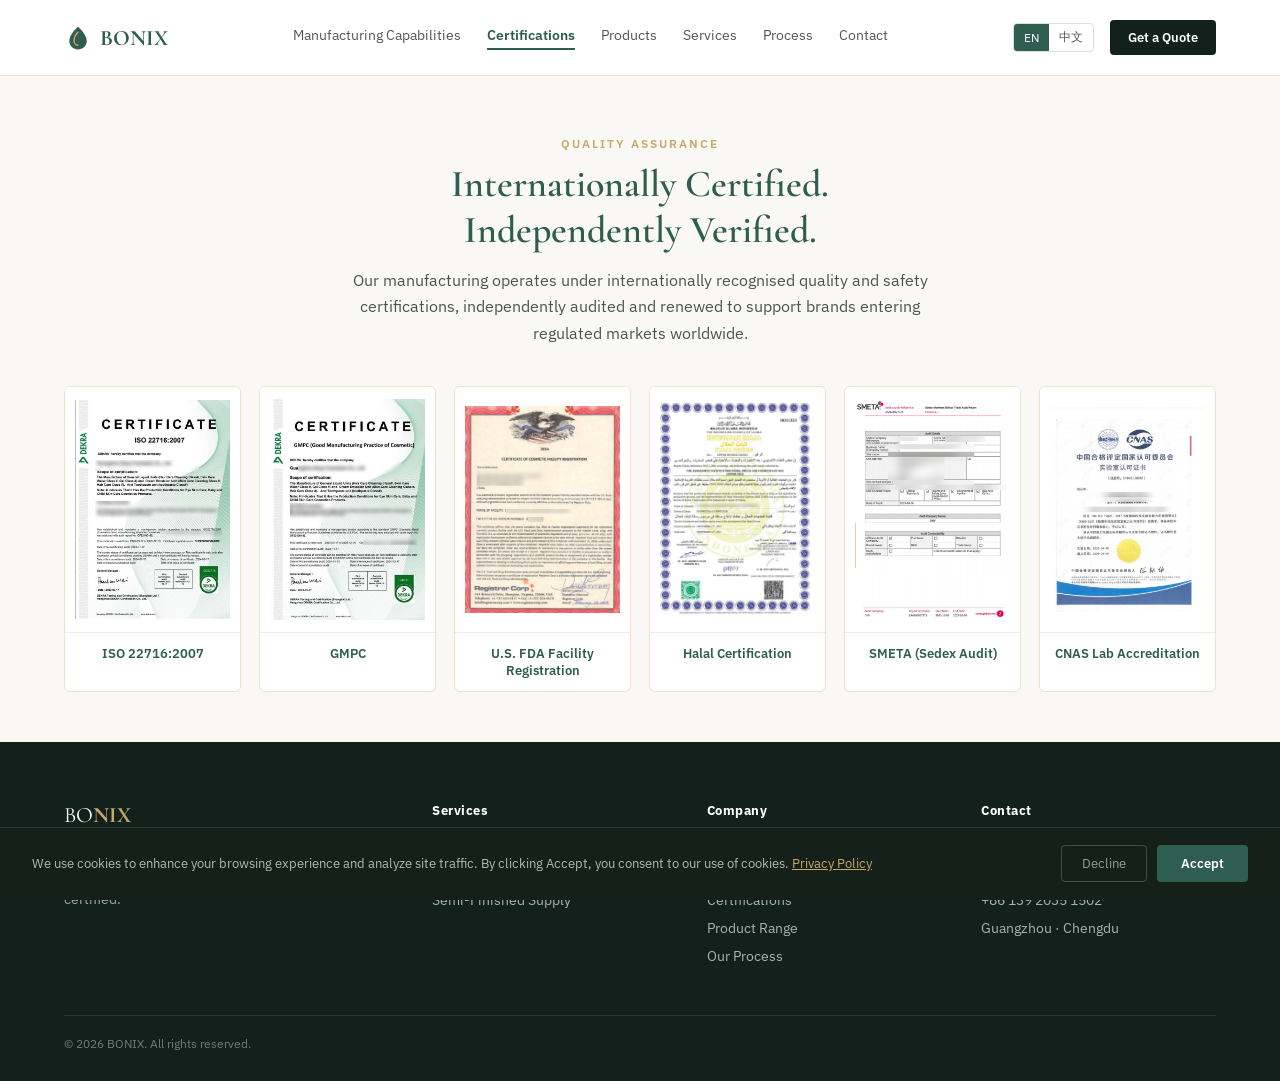
==== certifications.html @ 0136e614 "全站导航栏、Logo、Cookie弹窗、页脚统一修复 Co-Authored-By: Claude Sonnet 4.6 <noreply@anthropic.com>" ====
<!DOCTYPE html>
<html lang="en">
<head>
<!-- Google tag (gtag.js) -->
<script async src="https://www.googletagmanager.com/gtag/js?id=G-XERNC4ZQ1J"></script>
<script>
  window.dataLayer = window.dataLayer || [];
  function gtag(){dataLayer.push(arguments);}
  gtag('js', new Date());
  gtag('config', 'G-XERNC4ZQ1J');
</script>
<meta charset="UTF-8">
<meta name="viewport" content="width=device-width, initial-scale=1.0">
<title>BONIX — Our Certifications</title>
<link rel="preconnect" href="https://fonts.googleapis.com">
<link href="https://fonts.googleapis.com/css2?family=Cormorant+Garamond:wght@400;500;600;700&family=IBM+Plex+Sans:wght@400;500;600&display=swap" rel="stylesheet">
<link rel="stylesheet" href="shared.css">
<style>
  :root {
    --brand-green: #2f5d4f;
    --off-white: #faf8f4;
    --gold: #c8a96a;
    --accent: #2f5d4f;
  }
  * { box-sizing: border-box; margin: 0; padding: 0; }
  body { font-family: 'IBM Plex Sans', sans-serif; background: var(--off-white); color: #1c2b26; }
  .nav {
    display: flex; justify-content: space-between; align-items: center;
    padding: 20px 5%; background: #fff; border-bottom: 1px solid #eee2c8;
  }
  .logo { font-family: 'Cormorant Garamond', serif; font-size: 22px; font-weight: 700; color: #1c2b26; text-decoration: none; display: inline-flex; align-items: center; gap: 8px; }
  .logo b { font-weight: 700; }
  .logo-mark { width: 28px; height: 28px; flex-shrink: 0; }
  .logo span { color: var(--accent); }
  .nav-links { display: flex; gap: 26px; font-size: 14px; } .nav-links a { text-decoration:none; color:#555; } .nav-links a:hover{ color:var(--brand-green);}
  .nav-links a.active { color: var(--brand-green); font-weight: 600; border-bottom: 2px solid var(--brand-green); padding-bottom: 4px; }
  .nav-right { display: flex; align-items: center; gap: 16px; }
  .lang-toggle { display: flex; font-size: 12px; border: 1px solid #ddd; border-radius: 4px; overflow: hidden; }
  .lang-toggle button { padding: 5px 10px; background: none; border: none; cursor: pointer; font-family: 'IBM Plex Sans', sans-serif; font-size: 12px; color: #555; }
  .lang-toggle button.on { background: var(--brand-green); color: #fff; }
  .quote-btn { background: #12211c; color: #fff; padding: 9px 18px; border-radius: 4px; font-size: 13px; font-weight: 600; text-decoration: none; }
  @media (max-width: 1000px) { .nav-links { display: none; } }
  .site-footer { background: #12211c; color: rgba(255,255,255,0.85); padding: 60px 5% 30px; margin-top: 40px; }
  .footer-grid { display: grid; grid-template-columns: 1.4fr 1fr 1fr 1fr; gap: 40px; max-width: 1360px; margin: 0 auto; }
  .footer-logo { font-family: 'Cormorant Garamond', serif; font-size: 22px; color: #fff; margin-bottom: 14px; }
  .footer-logo b { color: #c8a96a; }
  .footer-desc { font-size: 13.5px; line-height: 1.7; color: rgba(255,255,255,0.6); max-width: 280px; }
  .footer-col h5 { font-size: 13px; letter-spacing: 0.5px; margin-bottom: 16px; color: #fff; }
  .footer-col a { display: block; font-size: 13.5px; color: rgba(255,255,255,0.65); text-decoration: none; margin-bottom: 10px; }
  .footer-col a:hover { color: #c8a96a; }
  .footer-bottom { max-width: 1360px; margin: 40px auto 0; padding-top: 20px; border-top: 1px solid rgba(255,255,255,0.1); font-size: 12px; color: rgba(255,255,255,0.4); }
  @media (max-width: 900px) { .footer-grid { grid-template-columns: 1fr 1fr; } }
  #cookie-banner{position:fixed;bottom:0;left:0;right:0;z-index:500;background:#16201b;border-top:1px solid rgba(255,255,255,.1);padding:1.1rem 2rem;display:flex;align-items:center;justify-content:space-between;gap:1.5rem;flex-wrap:wrap;transform:translateY(100%);transition:transform .4s ease;}
  #cookie-banner.show{transform:translateY(0);}
  #cookie-banner p{color:rgba(255,255,255,.68);font-size:13px;line-height:1.65;flex:1;min-width:220px;margin:0;}
  #cookie-banner p a{color:#c8a96a;text-decoration:underline;}
  .cookie-btns{display:flex;gap:.65rem;flex-shrink:0;}
  #cookie-accept{padding:9px 24px;background:#2f5d4f;color:#fff;border:none;border-radius:4px;font-size:13px;font-weight:600;cursor:pointer;font-family:inherit;}
  #cookie-decline{padding:9px 20px;background:transparent;color:rgba(255,255,255,.55);border:1px solid rgba(255,255,255,.2);border-radius:4px;font-size:13px;cursor:pointer;font-family:inherit;}
</style>
</head>
<body>

<nav class="nav">
  <a href="index.html" class="logo"><svg class="logo-mark" viewBox="0 0 32 32" fill="none" xmlns="http://www.w3.org/2000/svg"><path d="M16 3C16 3 6 11.5 6 19.5C6 25 10.5 29 16 29C21.5 29 26 25 26 19.5C26 11.5 16 3 16 3Z" fill="var(--accent)"/><path d="M16 9.5C16 9.5 11.5 14 11.5 18.8C11.5 22 13.5 24.2 16 24.2" stroke="var(--gold)" stroke-width="1.6" stroke-linecap="round"/></svg><span>BO<b>NIX</b></span></a>
  <div class="nav-links">
    <a href="facility.html" data-en="Manufacturing Capabilities" data-zh="制造能力">Manufacturing Capabilities</a>
    <a href="certifications.html" class="active" data-en="Certifications" data-zh="资质认证">Certifications</a>
    <a href="products.html" data-en="Products" data-zh="产品品类">Products</a>
    <a href="index.html#services" data-en="Services" data-zh="服务模式">Services</a>
    <a href="index.html#process" data-en="Process" data-zh="合作流程">Process</a>
    <a href="index.html#contact" data-en="Contact" data-zh="联系我们">Contact</a>
  </div>
  <div class="nav-right">
    <div class="lang-toggle">
      <button onclick="setLang('en')">EN</button>
      <button onclick="setLang('zh')">中文</button>
    </div>
    <a href="index.html#contact" class="quote-btn" data-en="Get a Quote" data-zh="立即询价">Get a Quote</a>
  </div>
</nav>

<div class="page-header">
  <div class="eyebrow" data-en="Quality Assurance" data-zh="质量保证">Quality Assurance</div>
  <h1 class="page-title" data-en="Internationally Certified. Independently Verified." data-zh="国际认证。权威机构认可。">Internationally Certified. Independently Verified.</h1>
  <p class="page-desc" data-en="Our manufacturing operates under internationally recognised quality and safety certifications, independently audited and renewed to support brands entering regulated markets worldwide." data-zh="我们的制造业务通过国际认可的质量与安全认证——经独立审计与更新，支持品牌进入全球受监管市场。">Our manufacturing operates under internationally recognised quality and safety certifications, independently audited and renewed to support brands entering regulated markets worldwide.</p>
</div>

<div class="group">
  <div class="cert-grid">
    <div class="cert-card">
      <div class="cert-img"><img src="images/iso-22716-certificate.jpg" alt="ISO 22716 Certificate"></div>
      <div class="cert-caption"><h4 data-en="ISO 22716:2007" data-zh="ISO 22716:2007">ISO 22716:2007</h4></div>
    </div>
    <div class="cert-card">
      <div class="cert-img"><img src="images/gmpc-certificate.jpg" alt="GMPC Certificate"></div>
      <div class="cert-caption"><h4 data-en="GMPC" data-zh="GMPC">GMPC</h4></div>
    </div>
    <div class="cert-card">
      <div class="cert-img"><img src="images/fda-facility-registration.png" alt="FDA Registration"></div>
      <div class="cert-caption"><h4 data-en="U.S. FDA Facility Registration" data-zh="美国 FDA 工厂注册">U.S. FDA Facility Registration</h4></div>
    </div>
    <div class="cert-card">
      <div class="cert-img"><img src="images/halal-certification.png" alt="Halal Certification"></div>
      <div class="cert-caption"><h4 data-en="Halal Certification" data-zh="清真认证">Halal Certification</h4></div>
    </div>
    <div class="cert-card">
      <div class="cert-img"><img src="images/smeta-sedex-audit.png" alt="SMETA Sedex Audit"></div>
      <div class="cert-caption"><h4 data-en="SMETA (Sedex Audit)" data-zh="SMETA（Sedex 审核）">SMETA (Sedex Audit)</h4></div>
    </div>
    <div class="cert-card">
      <div class="cert-img"><img src="images/cnas-lab-accreditation.png" alt="CNAS Laboratory Accreditation"></div>
      <div class="cert-caption"><h4 data-en="CNAS Lab Accreditation" data-zh="CNAS 实验室认可">CNAS Lab Accreditation</h4></div>
    </div>
  </div>
</div>

<footer class="site-footer">
  <div class="footer-grid">
    <div>
      <div class="footer-logo">BO<b>NIX</b></div>
      <p class="footer-desc" data-en="Professional personal care ODM &amp; OEM manufacturing in China. GMPC &amp; ISO 22716 certified." data-zh="专业个护 ODM &amp; OEM 代加工制造，GMPC 及 ISO 22716 认证。">Professional personal care ODM &amp; OEM manufacturing in China. GMPC &amp; ISO 22716 certified.</p>
    </div>
    <div class="footer-col">
      <h5 data-en="Services" data-zh="服务">Services</h5>
      <a href="index.html#services" data-en="OEM Manufacturing" data-zh="OEM 代工">OEM Manufacturing</a>
      <a href="index.html#services" data-en="ODM Development" data-zh="ODM 研发">ODM Development</a>
      <a href="index.html#services" data-en="Semi-Finished Supply" data-zh="半成品供应">Semi-Finished Supply</a>
    </div>
    <div class="footer-col">
      <h5 data-en="Company" data-zh="公司">Company</h5>
      <a href="facility.html" data-en="Our Facility" data-zh="工厂实力">Our Facility</a>
      <a href="facility.html" data-en="Manufacturing Standards" data-zh="生产标准">Manufacturing Standards</a>
      <a href="certifications.html" data-en="Certifications" data-zh="资质认证">Certifications</a>
      <a href="products.html" data-en="Product Range" data-zh="产品范围">Product Range</a>
      <a href="index.html#process" data-en="Our Process" data-zh="合作流程">Our Process</a>
    </div>
    <div class="footer-col">
      <h5 data-en="Contact" data-zh="联系方式">Contact</h5>
      <a href="index.html#contact">WhatsApp</a>
      <a href="index.html#contact" data-en="Email Us" data-zh="邮箱联系">Email Us</a>
      <a href="index.html#contact">+86 139 2035 1502</a>
      <a href="index.html#contact" data-en="Guangzhou · Chengdu" data-zh="广州 · 成都">Guangzhou · Chengdu</a>
    </div>
  </div>
  <div class="footer-bottom" data-en="© 2026 BONIX. All rights reserved." data-zh="© 2026 BONIX. 保留所有权利.">© 2026 BONIX. All rights reserved.</div>
</footer>

<div id="cookie-banner" role="dialog" aria-label="Cookie consent">
  <p data-en='We use cookies to enhance your browsing experience and analyze site traffic. By clicking Accept, you consent to our use of cookies. <a href="privacy-policy.html">Privacy Policy</a>' data-zh='我们使用 Cookie 提升浏览体验并分析网站流量。点击"接受"即表示您同意我们使用 Cookie。<a href="privacy-policy.html">隐私政策</a>'>We use cookies to enhance your browsing experience and analyze site traffic. By clicking Accept, you consent to our use of cookies. <a href="privacy-policy.html">Privacy Policy</a></p>
  <div class="cookie-btns">
    <button id="cookie-decline" data-en="Decline" data-zh="拒绝">Decline</button>
    <button id="cookie-accept" data-en="Accept" data-zh="接受">Accept</button>
  </div>
</div>

<script>
function setLang(lang) {
  document.querySelectorAll('.lang-toggle button').forEach(function(b) {
    b.classList.toggle('on', b.textContent.trim() === (lang === 'en' ? 'EN' : '中文'));
  });
  document.querySelectorAll('[data-en]').forEach(function(el) {
    el.innerHTML = lang === 'en' ? el.getAttribute('data-en') : el.getAttribute('data-zh');
  });
  localStorage.setItem('bonix-lang', lang);
}
(function() { setLang(localStorage.getItem('bonix-lang') || 'en'); })();

(function() {
  var KEY = 'bonix-cookie-consent';
  if (localStorage.getItem(KEY)) return;
  var banner = document.getElementById('cookie-banner');
  if (!banner) return;
  setTimeout(function() { banner.classList.add('show'); }, 900);
  function dismiss(v) {
    localStorage.setItem(KEY, v);
    banner.classList.remove('show');
    setTimeout(function() { banner.remove(); }, 420);
  }
  document.getElementById('cookie-accept').addEventListener('click', function() { dismiss('accepted'); });
  document.getElementById('cookie-decline').addEventListener('click', function() { dismiss('declined'); });
})();
</script>
</body>
</html>
---- shared.css ----
:root {
  --brand-green: #2f5d4f;
  --off-white: #faf8f4;
  --gold: #c8a96a;
  --dark-bg: #12211c;
}
* { box-sizing: border-box; margin: 0; padding: 0; }
body { font-family: 'IBM Plex Sans', sans-serif; background: var(--off-white); color: #1c2b26; }
a { color: inherit; }

/* Nav */
.site-nav {
  display: flex; justify-content: space-between; align-items: center;
  padding: 20px 5%; background: #fff; border-bottom: 1px solid #eee2c8;
  position: sticky; top: 0; z-index: 50;
}
.logo { font-family: 'Cormorant Garamond', serif; font-size: 24px; font-weight: 600; color: var(--brand-green); text-decoration: none; }
.logo b { font-weight: 700; }
.nav-links { display: flex; gap: 28px; font-size: 14px; color: #444; }
.nav-links a { text-decoration: none; color: #444; }
.nav-links a.active { color: var(--brand-green); font-weight: 600; border-bottom: 2px solid var(--brand-green); padding-bottom: 4px; }
.nav-links a:hover { color: var(--brand-green); }
.nav-right { display: flex; align-items: center; gap: 16px; }
.lang-toggle { display: flex; font-size: 12px; border: 1px solid #ddd; border-radius: 4px; overflow: hidden; }
.lang-toggle span { padding: 5px 10px; }
.lang-toggle .on { background: var(--brand-green); color: #fff; }
.lang-toggle button { padding: 5px 10px; background: none; border: none; cursor: pointer; font-family: 'IBM Plex Sans', sans-serif; font-size: 12px; color: #555; }
.lang-toggle button.on { background: var(--brand-green); color: #fff; }
.quote-btn { background: #12211c; color: #fff; padding: 9px 18px; border-radius: 4px; font-size: 13px; font-weight: 600; text-decoration: none; }

@media (max-width: 900px) { .nav-links { display: none; } }

/* Generic section heading */
.eyebrow { font-size: 12px; letter-spacing: 2px; text-transform: uppercase; color: var(--gold); font-weight: 600; margin-bottom: 10px; }
.section-title { font-family: 'Cormorant Garamond', serif; font-weight: 600; color: var(--brand-green); }

/* Footer */
.site-footer { background: var(--dark-bg); color: rgba(255,255,255,0.85); padding: 60px 5% 30px; }
.footer-grid { display: grid; grid-template-columns: 1.4fr 1fr 1fr 1fr; gap: 40px; max-width: 1360px; margin: 0 auto; }
.footer-logo { font-family: 'Cormorant Garamond', serif; font-size: 22px; color: #fff; margin-bottom: 14px; }
.footer-logo b { color: var(--gold); }
.footer-desc { font-size: 13.5px; line-height: 1.7; color: rgba(255,255,255,0.6); max-width: 280px; }
.footer-col h5 { font-size: 13px; letter-spacing: 0.5px; margin-bottom: 16px; color: #fff; }
.footer-col a { display: block; font-size: 13.5px; color: rgba(255,255,255,0.65); text-decoration: none; margin-bottom: 10px; }
.footer-col a:hover { color: var(--gold); }
.footer-bottom { max-width: 1360px; margin: 40px auto 0; padding-top: 20px; border-top: 1px solid rgba(255,255,255,0.1); font-size: 12px; color: rgba(255,255,255,0.4); }
@media (max-width: 900px) { .footer-grid { grid-template-columns: 1fr 1fr; } }

/* Page header */
.page-header { padding: 60px 5% 40px; text-align: center; max-width: 720px; margin: 0 auto; }
.page-title { font-family: 'Cormorant Garamond', serif; font-size: 38px; font-weight: 600; color: var(--brand-green); margin-bottom: 14px; }
.page-desc { font-size: 15.5px; line-height: 1.7; color: #4a5550; }

/* CTA link-button */
.cta-btn { display: inline-block; background: var(--brand-green); color: #fff; padding: 14px 32px; border-radius: 4px; font-size: 14px; font-weight: 600; text-decoration: none; }
.cta-btn:hover { opacity: .88; }

/* Certificate grid */
.group { max-width: 1360px; margin: 0 auto 50px; padding: 0 5%; }
.cert-grid { display: grid; grid-template-columns: repeat(6, 1fr); gap: 18px; }
.cert-card { background: #fff; border: 1px solid #eee2c8; border-radius: 6px; overflow: hidden; display: flex; flex-direction: column; }
.cert-img { aspect-ratio: 3 / 4.2; background: #fff; display: flex; align-items: center; justify-content: center; padding: 10px; }
.cert-img img { max-width: 100%; max-height: 100%; object-fit: contain; display: block; }
.cert-caption { padding: 12px 10px; border-top: 1px solid #f0ebe0; text-align: center; }
.cert-caption h4 { font-size: 12.5px; font-weight: 600; color: var(--brand-green); line-height: 1.35; }
.disclosure-note { max-width: 1360px; margin: 0 auto 60px; padding: 0 5%; font-size: 13px; color: #8a938e; text-align: center; line-height: 1.6; }
@media (max-width: 1000px) { .cert-grid { grid-template-columns: repeat(3, 1fr); } }
@media (max-width: 560px)  { .cert-grid { grid-template-columns: repeat(2, 1fr); } }
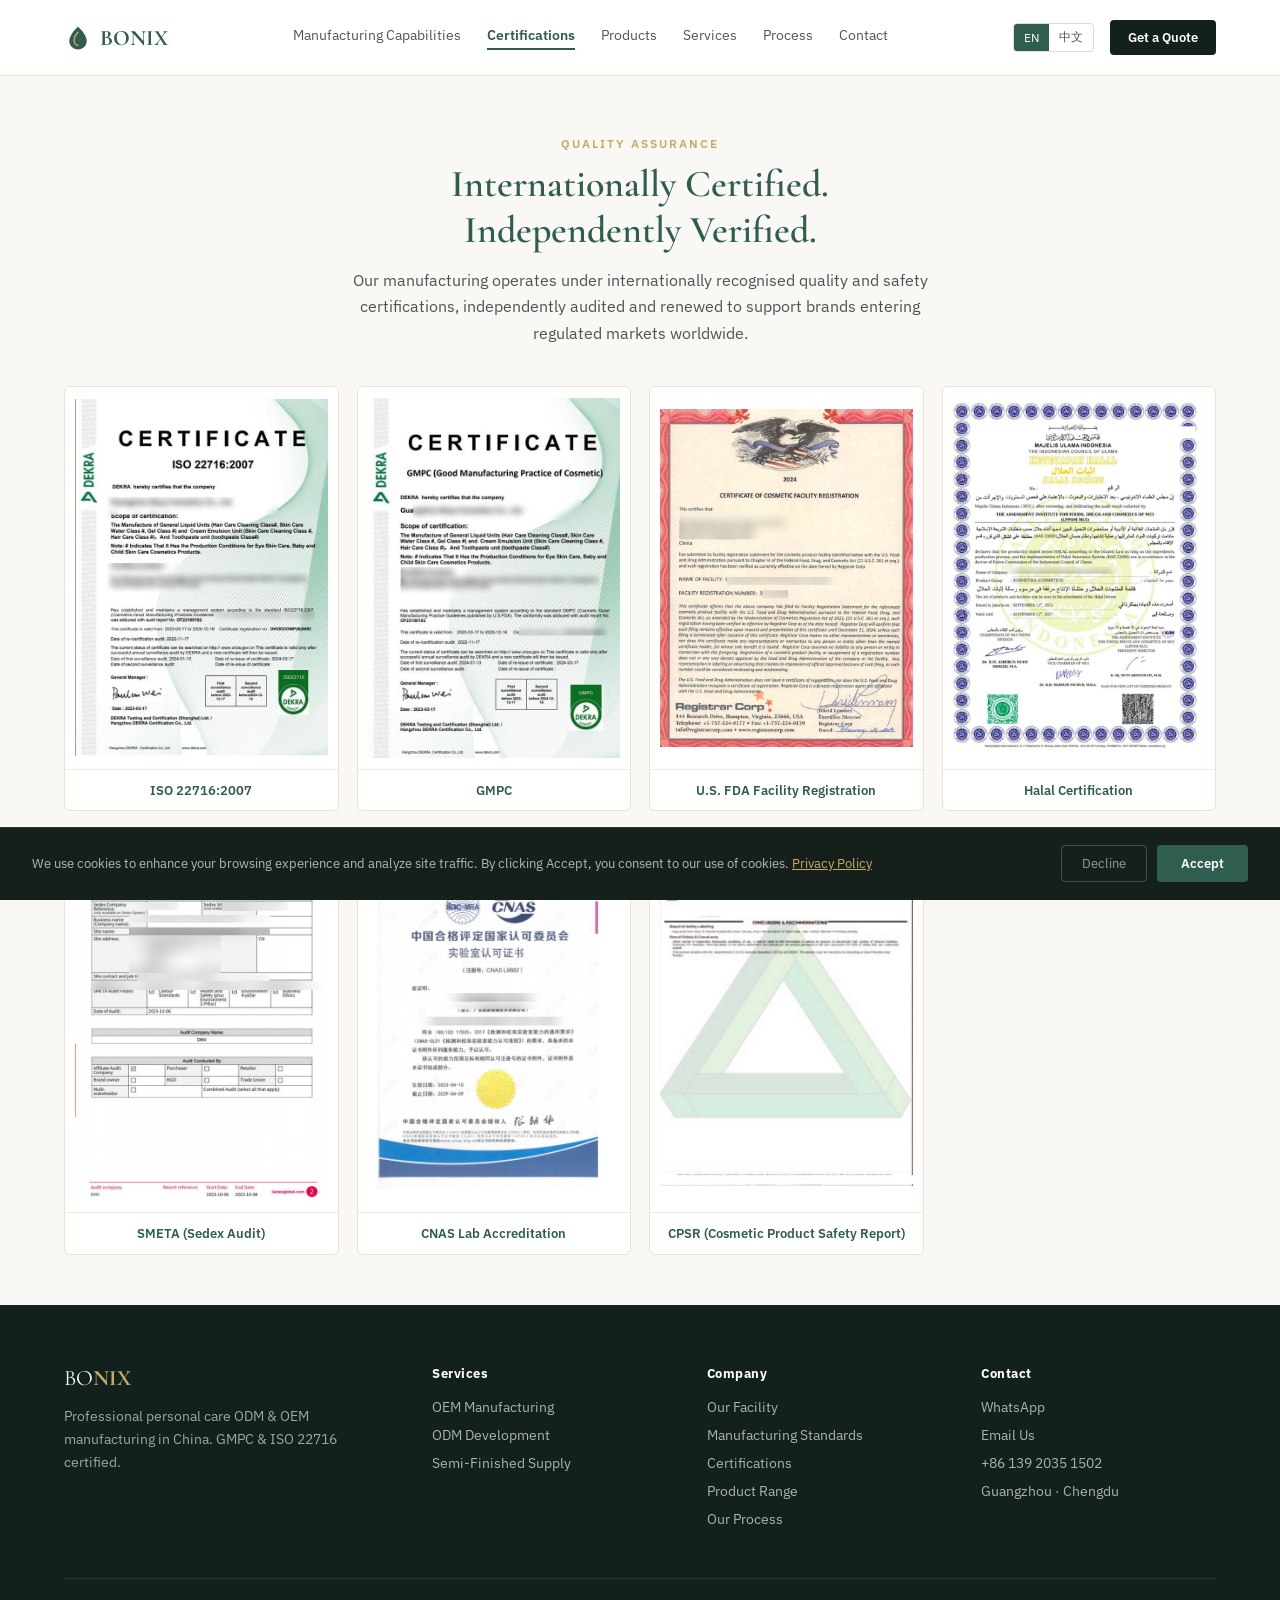
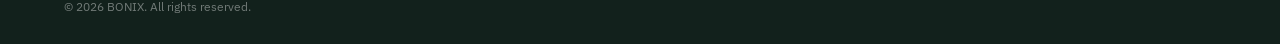
==== commit 74cb0647: "替换 Halal/SMETA 证书图片并新增 CPSR 第七张证书卡片 Co-Authored-By: Claude Sonnet 4.6 <noreply@anthropic.com>" ====
--- a/certifications.html
+++ b/certifications.html
@@ -40,6 +40,10 @@
   .lang-toggle button.on { background: var(--brand-green); color: #fff; }
   .quote-btn { background: #12211c; color: #fff; padding: 9px 18px; border-radius: 4px; font-size: 13px; font-weight: 600; text-decoration: none; }
   @media (max-width: 1000px) { .nav-links { display: none; } }
+  /* 7-card grid: 4+3 on desktop/tablet — avoids lonely single card */
+  .cert-grid { grid-template-columns: repeat(4, 1fr); }
+  @media (max-width: 1000px) { .cert-grid { grid-template-columns: repeat(4, 1fr); } }
+  @media (max-width: 600px)  { .cert-grid { grid-template-columns: repeat(2, 1fr); } }
   .site-footer { background: #12211c; color: rgba(255,255,255,0.85); padding: 60px 5% 30px; margin-top: 40px; }
   .footer-grid { display: grid; grid-template-columns: 1.4fr 1fr 1fr 1fr; gap: 40px; max-width: 1360px; margin: 0 auto; }
   .footer-logo { font-family: 'Cormorant Garamond', serif; font-size: 22px; color: #fff; margin-bottom: 14px; }
@@ -112,6 +116,10 @@
       <div class="cert-img"><img src="images/cnas-lab-accreditation.png" alt="CNAS Laboratory Accreditation"></div>
       <div class="cert-caption"><h4 data-en="CNAS Lab Accreditation" data-zh="CNAS 实验室认可">CNAS Lab Accreditation</h4></div>
     </div>
+    <div class="cert-card">
+      <div class="cert-img"><img src="images/cpsr-certificate.png" alt="CPSR Certificate"></div>
+      <div class="cert-caption"><h4 data-en="CPSR (Cosmetic Product Safety Report)" data-zh="化妆品安全评估报告">CPSR (Cosmetic Product Safety Report)</h4></div>
+    </div>
   </div>
 </div>
 
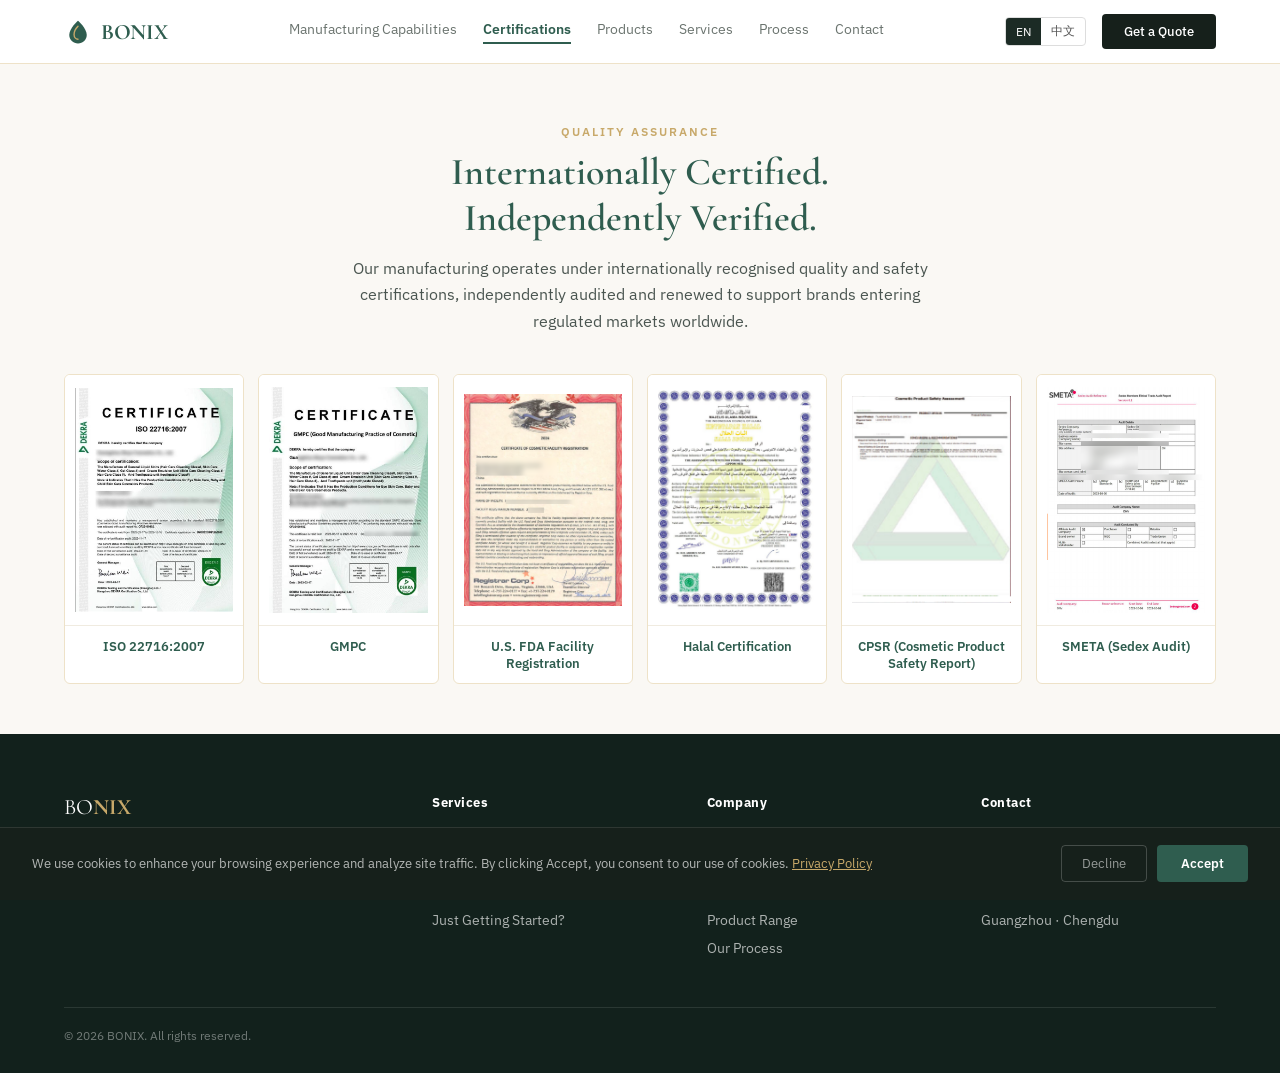
==== commit 911edb15: "新增 startup-program.html、修复导航链接、压缩 hero 图片 - 新增 startup-program.html（早期品牌入口页，双语，含页脚/Cookie） - 所有页面页脚 " ====
--- a/certifications.html
+++ b/certifications.html
@@ -23,27 +23,27 @@
     --accent: #2f5d4f;
   }
   * { box-sizing: border-box; margin: 0; padding: 0; }
-  body { font-family: 'IBM Plex Sans', sans-serif; background: var(--off-white); color: #1c2b26; }
+  body { font-family: 'IBM Plex Sans', sans-serif; background: var(--off-white); color: #1c2b26; padding-top: 64px; }
   .nav {
     display: flex; justify-content: space-between; align-items: center;
-    padding: 20px 5%; background: #fff; border-bottom: 1px solid #eee2c8;
+    position: fixed; top: 0; left: 0; right: 0; height: 64px; z-index: 300;
+    padding: 0 5%; background: rgba(255,255,255,0.96); border-bottom: 1px solid #eee2c8;
+    backdrop-filter: blur(12px);
   }
-  .logo { font-family: 'Cormorant Garamond', serif; font-size: 22px; font-weight: 700; color: #1c2b26; text-decoration: none; display: inline-flex; align-items: center; gap: 8px; }
+  .logo { font-family: 'Cormorant Garamond', serif; font-size: 22px; font-weight: 700; color: #1c2b26; text-decoration: none; display: inline-flex; align-items: center; gap: 9px; }
   .logo b { font-weight: 700; }
   .logo-mark { width: 28px; height: 28px; flex-shrink: 0; }
-  .logo span { color: var(--accent); }
-  .nav-links { display: flex; gap: 26px; font-size: 14px; } .nav-links a { text-decoration:none; color:#555; } .nav-links a:hover{ color:var(--brand-green);}
+  .logo span { color: var(--accent); letter-spacing: -.3px; line-height: 1; }
+  .nav-links { display: flex; gap: 26px; font-size: 14px; } .nav-links a { text-decoration:none; color:#6b746f; } .nav-links a:hover{ color:var(--brand-green);}
   .nav-links a.active { color: var(--brand-green); font-weight: 600; border-bottom: 2px solid var(--brand-green); padding-bottom: 4px; }
   .nav-right { display: flex; align-items: center; gap: 16px; }
   .lang-toggle { display: flex; font-size: 12px; border: 1px solid #ddd; border-radius: 4px; overflow: hidden; }
   .lang-toggle button { padding: 5px 10px; background: none; border: none; cursor: pointer; font-family: 'IBM Plex Sans', sans-serif; font-size: 12px; color: #555; }
-  .lang-toggle button.on { background: var(--brand-green); color: #fff; }
-  .quote-btn { background: #12211c; color: #fff; padding: 9px 18px; border-radius: 4px; font-size: 13px; font-weight: 600; text-decoration: none; }
+  .lang-toggle button.on { background: #1c2b25; color: #fff; }
+  .quote-btn { background: #16201b; color: #fff; padding: 9px 22px; border-radius: 4px; font-size: 13px; font-weight: 500; text-decoration: none; }
   @media (max-width: 1000px) { .nav-links { display: none; } }
-  /* 7-card grid: 4+3 on desktop/tablet — avoids lonely single card */
-  .cert-grid { grid-template-columns: repeat(4, 1fr); }
-  @media (max-width: 1000px) { .cert-grid { grid-template-columns: repeat(4, 1fr); } }
-  @media (max-width: 600px)  { .cert-grid { grid-template-columns: repeat(2, 1fr); } }
+  /* 6-card grid: 1 row on desktop; shared.css handles responsive (3-col ≤1000px, 2-col ≤560px) */
+  .cert-grid { gap: 14px; }
   .site-footer { background: #12211c; color: rgba(255,255,255,0.85); padding: 60px 5% 30px; margin-top: 40px; }
   .footer-grid { display: grid; grid-template-columns: 1.4fr 1fr 1fr 1fr; gap: 40px; max-width: 1360px; margin: 0 auto; }
   .footer-logo { font-family: 'Cormorant Garamond', serif; font-size: 22px; color: #fff; margin-bottom: 14px; }
@@ -109,16 +109,12 @@
       <div class="cert-caption"><h4 data-en="Halal Certification" data-zh="清真认证">Halal Certification</h4></div>
     </div>
     <div class="cert-card">
+      <div class="cert-img"><img src="images/cpsr-certificate.png" alt="CPSR Certificate"></div>
+      <div class="cert-caption"><h4 data-en="CPSR (Cosmetic Product Safety Report)" data-zh="化妆品安全评估报告">CPSR (Cosmetic Product Safety Report)</h4></div>
+    </div>
+    <div class="cert-card">
       <div class="cert-img"><img src="images/smeta-sedex-audit.png" alt="SMETA Sedex Audit"></div>
       <div class="cert-caption"><h4 data-en="SMETA (Sedex Audit)" data-zh="SMETA（Sedex 审核）">SMETA (Sedex Audit)</h4></div>
-    </div>
-    <div class="cert-card">
-      <div class="cert-img"><img src="images/cnas-lab-accreditation.png" alt="CNAS Laboratory Accreditation"></div>
-      <div class="cert-caption"><h4 data-en="CNAS Lab Accreditation" data-zh="CNAS 实验室认可">CNAS Lab Accreditation</h4></div>
-    </div>
-    <div class="cert-card">
-      <div class="cert-img"><img src="images/cpsr-certificate.png" alt="CPSR Certificate"></div>
-      <div class="cert-caption"><h4 data-en="CPSR (Cosmetic Product Safety Report)" data-zh="化妆品安全评估报告">CPSR (Cosmetic Product Safety Report)</h4></div>
     </div>
   </div>
 </div>
@@ -134,6 +130,7 @@
       <a href="index.html#services" data-en="OEM Manufacturing" data-zh="OEM 代工">OEM Manufacturing</a>
       <a href="index.html#services" data-en="ODM Development" data-zh="ODM 研发">ODM Development</a>
       <a href="index.html#services" data-en="Semi-Finished Supply" data-zh="半成品供应">Semi-Finished Supply</a>
+      <a href="startup-program.html" data-en="Just Getting Started?" data-zh="刚起步？">Just Getting Started?</a>
     </div>
     <div class="footer-col">
       <h5 data-en="Company" data-zh="公司">Company</h5>
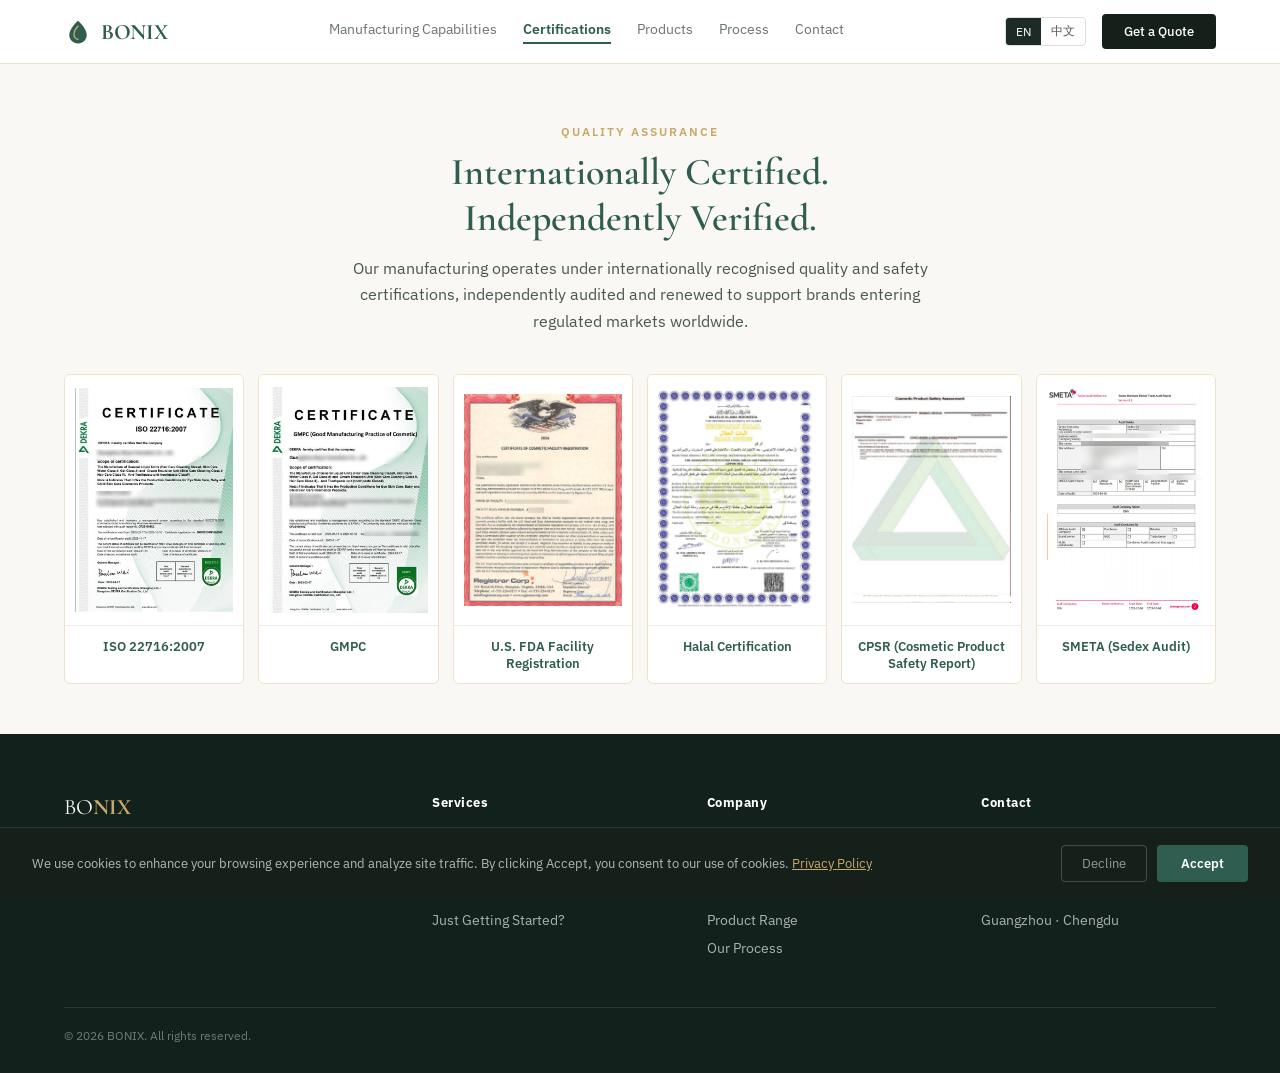
==== commit 446fe50b: "统一所有页面导航：删除 Services 导航项，Process 链接更新为 process.html Co-Authored-By: Claude Sonnet 4.6 <noreply@anthr" ====
--- a/certifications.html
+++ b/certifications.html
@@ -41,7 +41,7 @@
   .lang-toggle button { padding: 5px 10px; background: none; border: none; cursor: pointer; font-family: 'IBM Plex Sans', sans-serif; font-size: 12px; color: #555; }
   .lang-toggle button.on { background: #1c2b25; color: #fff; }
   .quote-btn { background: #16201b; color: #fff; padding: 9px 22px; border-radius: 4px; font-size: 13px; font-weight: 500; text-decoration: none; }
-  @media (max-width: 1000px) { .nav-links { display: none; } }
+  @media (max-width: 900px) { .nav-links { display: none; } }
   /* 6-card grid: 1 row on desktop; shared.css handles responsive (3-col ≤1000px, 2-col ≤560px) */
   .cert-grid { gap: 14px; }
   .site-footer { background: #12211c; color: rgba(255,255,255,0.85); padding: 60px 5% 30px; margin-top: 40px; }
@@ -71,8 +71,7 @@
     <a href="facility.html" data-en="Manufacturing Capabilities" data-zh="制造能力">Manufacturing Capabilities</a>
     <a href="certifications.html" class="active" data-en="Certifications" data-zh="资质认证">Certifications</a>
     <a href="products.html" data-en="Products" data-zh="产品品类">Products</a>
-    <a href="index.html#services" data-en="Services" data-zh="服务模式">Services</a>
-    <a href="index.html#process" data-en="Process" data-zh="合作流程">Process</a>
+    <a href="process.html" data-en="Process" data-zh="合作流程">Process</a>
     <a href="index.html#contact" data-en="Contact" data-zh="联系我们">Contact</a>
   </div>
   <div class="nav-right">
@@ -80,7 +79,7 @@
       <button onclick="setLang('en')">EN</button>
       <button onclick="setLang('zh')">中文</button>
     </div>
-    <a href="index.html#contact" class="quote-btn" data-en="Get a Quote" data-zh="立即询价">Get a Quote</a>
+    <a href="https://wa.me/8613920351502" target="_blank" rel="noopener noreferrer" class="quote-btn" data-en="Get a Quote" data-zh="立即询价">Get a Quote</a>
   </div>
 </nav>
 
@@ -138,7 +137,7 @@
       <a href="facility.html" data-en="Manufacturing Standards" data-zh="生产标准">Manufacturing Standards</a>
       <a href="certifications.html" data-en="Certifications" data-zh="资质认证">Certifications</a>
       <a href="products.html" data-en="Product Range" data-zh="产品范围">Product Range</a>
-      <a href="index.html#process" data-en="Our Process" data-zh="合作流程">Our Process</a>
+      <a href="process.html" data-en="Our Process" data-zh="合作流程">Our Process</a>
     </div>
     <div class="footer-col">
       <h5 data-en="Contact" data-zh="联系方式">Contact</h5>
